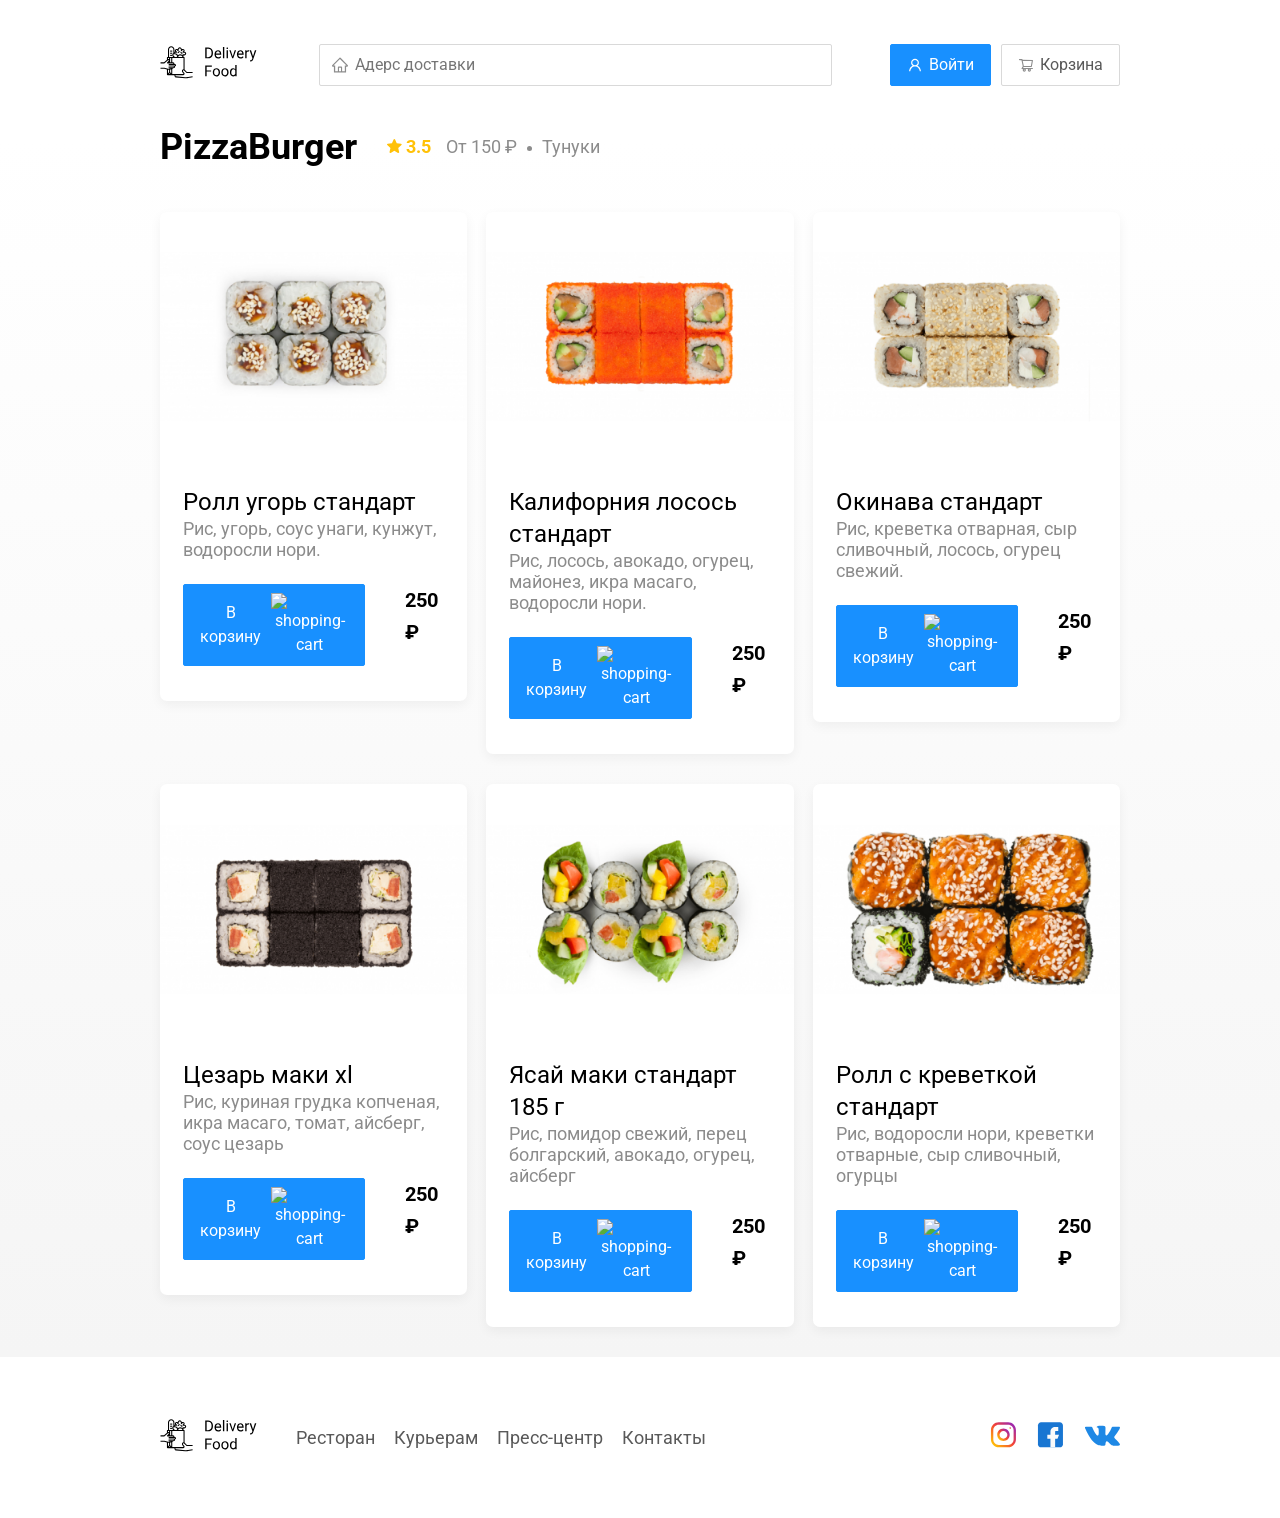
==== restaurant.html @ 91195c6a "Add files via upload" ====
<!DOCTYPE html>
<html lang="ru">
<head>
    <meta charset="UTF-8">
    <meta name="viewport" content="width=device-width, initial-scale=1.0">
    <link rel="stylesheet" href="CSS\normalize.css">
    <link rel="stylesheet" href="CSS\animate.css">
    <link rel="stylesheet" href="/CSS/style.css">
    <title>PizzaBurger</title>
    <link href="https://fonts.googleapis.com/css?family=Roboto:400,700&display=swap&subset=cyrillic" rel="stylesheet">
</head>
<body>
    <div class="container">
        <header class="header">
            <a href="index.html" class="Logo"> 
                <img src="Images/logo.svg" alt="logo">
            </a>
            <input class="input input-address" type="text" placeholder="Адерс доставки">
            <div class="buttons">
                <button class="button button-primary">
                    <img src="Images/user.svg" alt="user" class="button-icon">
                    <span class="button-text">Войти</span>
                    </button>
                <button class="button" id="cart-button">
                    <img src="Images/shopping-cart.svg" alt="" class="button-icon">
                    <span class="button-text">Корзина</span>
                </button>
            </div>
        </header>
    </div>
    <!-- container -->
    <main class="main">
        <div class="container">
            <secrtion class="restaurants">
                <div class="section-heading">
                    <h2 class="section-title">PizzaBurger</h2>
                    <div class="card-info">
                        <div class="rating"><img src="Images/star.svg" alt="rating" class="rating-star"> 3.5</div>
                        <div class="price">От 150 ₽</div>
                        <div class="category">Тунуки</div>
                    </div>
                    <!-- card2-info -->
                </div>
                <div class="cards">
                    <dev class="card wow fadeInUp" data-wow-delay="0.2s">
                        <img src="Images/s1.png" alt="image" class="card-image">
                        <div class="card-text">
                            <div class="card-heading">
                                <h3 class="card-title card-title-reg">Ролл угорь стандарт</h3>
                            </div>
                            <!-- card heading -->
                            <div class="card-info">
                                <div class="ingredients">Рис, угорь, соус унаги, кунжут, водоросли нори.</div>
                            </div>
                            <!-- card1-info -->
                            <div class="card-buttons">
                                <button class="button button-primary">
                                    <span class="button-card-text">В корзину</span>
                                    <img src="images/shopping-cart-white.svg" alt="shopping-cart" class="button-card-image">
                                </button>
                                <strong class="card-price-bold">250 ₽</strong>
                            </div>
                        </div>
                    </dev>
                    <!-- /card -->
                    <div class="card wow fadeInUp" data-wow-delay="0.4s">
                        <img src="Images/s2.png" alt="image" class="card-image">
                        <div class="card-text">
                            <div class="card-heading">
                                <h3 class="card-title card-title-reg">Калифорния лосось стандарт</h3>
                            </div>
                            <!-- card heading -->
                            <div class="card-info">
                                <div class="ingredients">Рис, лосось, авокадо, огурец, майонез, икра масаго, водоросли нори.</div>
                            </div>
                            <!-- card1-info -->
                            <div class="card-buttons">
                                <button class="button button-primary">
                                    <span class="button-card-text">В корзину</span>
                                    <img src="images/shopping-cart-white.svg" alt="shopping-cart" class="button-card-image">
                                </button>
                                <strong class="card-price-bold">250 ₽</strong>
                            </div>
                        </div>
                    </div>
                    <!-- /card -->
                    <div class="card wow fadeInUp" data-wow-delay="0.6s">
                        <img src="Images/s3.png" alt="image" class="card-image">
                        <div class="card-text">
                            <div class="card-heading">
                                <h3 class="card-title card-title-reg">Окинава стандарт</h3>
                            </div>
                            <!-- card heading -->
                            <div class="card-info">
                                <div class="ingredients"> Рис, креветка отварная, сыр сливочный, лосось, огурец свежий.</div>
                            </div>
                            <!-- card1-info -->
                            <div class="card-buttons">
                                <button class="button button-primary">
                                    <span class="button-card-text">В корзину</span>
                                    <img src="images/shopping-cart-white.svg" alt="shopping-cart" class="button-card-image">
                                </button>
                                <strong class="card-price-bold">250 ₽</strong>
                            </div>
                        </div>
                    </div>
                    <!-- /card -->
                    <div class="card wow fadeInUp" data-wow-delay="0.2s">
                        <img src="Images/s4.png" alt="image" class="card-image">
                        <div class="card-text">
                            <div class="card-heading">
                                <h3 class="card-title card-title-reg">Цезарь маки хl</h3>
                            </div>
                            <!-- card heading -->
                            <div class="card-info">
                                <div class="ingredients">Рис, куриная грудка копченая, икра масаго, томат, айсберг, соус цезарь</div>
                            </div>
                            <!-- card1-info -->
                            <div class="card-buttons">
                                <button class="button button-primary">
                                    <span class="button-card-text">В корзину</span>
                                    <img src="images/shopping-cart-white.svg" alt="shopping-cart" class="button-card-image">
                                </button>
                                <strong class="card-price-bold">250 ₽</strong>
                            </div>
                        </div>
                    </div>
                    <!-- /card -->
                    <div class="card wow fadeInUp" data-wow-delay="0.4s">
                        <img src="Images/s5.png" alt="image" class="card-image">
                        <div class="card-text">
                            <div class="card-heading">
                                <h3 class="card-title card-title-reg">Ясай маки стандарт 185 г</h3>
                            </div>
                            <!-- card heading -->
                            <div class="card-info">
                                <div class="ingredients">Рис, помидор свежий, перец болгарский, авокадо, огурец, айсберг</div>
                            </div>
                            <!-- card1-info -->
                            <div class="card-buttons">
                                <button class="button button-primary">
                                    <span class="button-card-text">В корзину</span>
                                    <img src="images/shopping-cart-white.svg" alt="shopping-cart" class="button-card-image">
                                </button>
                                <strong class="card-price-bold">250 ₽</strong>
                            </div>
                        </div>
                    </div>
                    <!-- /card -->
                    <div class="card wow fadeInUp" data-wow-delay="0.6s">
                        <img src="Images/s6.png" alt="image" class="card-image">
                        <div class="card-text">
                            <div class="card-heading">
                                <h3 class="card-title card-title-reg">Ролл с креветкой стандарт</h3>
                            </div>
                            <!-- card heading -->
                            <div class="card-info">
                                <div class="ingredients">Рис, водоросли нори, креветки отварные, сыр сливочный, огурцы</div>
                            </div>
                            <!-- card1-info -->
                            <div class="card-buttons">
                                <button class="button button-primary">
                                    <span class="button-card-text">В корзину</span>
                                    <img src="images/shopping-cart-white.svg" alt="shopping-cart" class="button-card-image">
                                </button>
                                <strong class="card-price-bold">250 ₽</strong>
                            </div>
                        </div>
                    </div>
                    <!-- /card -->
                </div>
                <!-- /cards -->
            </secrtion>
        </div>
    </main>
    <footer class="footer">
        <div class="container">
            <div class="footer-block">
                <a href="index.html" class="Logo"> 
                    <img src="Images/logo.svg" alt="logo">
                </a>
                <nav class="footer-nav">
                    <a href="#" class="footer-link">Ресторан</a>
                    <a href="#" class="footer-link">Курьерам</a>
                    <a href="#" class="footer-link">Пресс-центр</a>
                    <a href="#" class="footer-link">Контакты</a>
                </nav>
                <div class="social-links">
                    <a href="#" class="social-link"><img src="Images\instagram.svg" alt="instagram"></a>
                    <a href="#" class="social-link"><img src="Images\FB.svg" alt="FB"></a>
                    <a href="#" class="social-link"><img src="Images\VK.svg" alt="VK"></a>
                </div>
            </div>
        </div>
    </footer>
    <div class="modal">
        <div class="modal-dialog">
            <div class="modal-header">
                <h3 class="modal-title">Корзина</h3>
                <button class="close">&times;</button>            <!-- спец символ крестик -->
            </div>
            <div class="modal-body">
                <div class="food-row">
                    <span class="food-name">Ролл угорь стандарт</span>
                    <strong class="food-price">250 ₽</strong>
                    <div class="food-counter">
                        <button class="counter-button">-</button>
                        <span class="coutner">1</span>
                        <button class="counter-button">+</button>
                    </div>
                </div>
                <div class="food-row">
                    <span class="food-name">Ролл угорь стандарт</span>
                    <strong class="food-price">250 ₽</strong>
                    <div class="food-counter">
                        <button class="counter-button">-</button>
                        <span class="coutner">1</span>
                        <button class="counter-button">+</button>
                    </div>
                </div>
                <div class="food-row">
                    <span class="food-name">Ролл угорь стандарт</span>
                    <strong class="food-price">250 ₽</strong>
                    <div class="food-counter">
                        <button class="counter-button">-</button>
                        <span class="coutner">1</span>
                        <button class="counter-button">+</button>
                    </div>
                </div>
                <div class="food-row">                      <!-- ctrl+shift+D Дублювання -->
                    <span class="food-name">Ролл угорь стандарт</span>
                    <strong class="food-price">250 ₽</strong>
                    <div class="food-counter">
                        <button class="counter-button">-</button>
                        <span class="coutner">1</span>
                        <button class="counter-button">+</button>
                    </div>
                </div>
                <!-- /.foots-row -->
            </div>
            <div class="modal-footer">
                <span class="modal-pricetag">1200 ₽</span>
                <div class="footer-buttons">
                    <button class="button button-primary">Оформить заказ</button>
                    <button class="button">Отмена</button>
                </div>
            </div>
        </div>
    </div>
    <script src="js/wow.js"></script>
    <script src="js/main.js"></script>
</body>
</html>
---- CSS/style.css ----
* {
    box-sizing: border-box;
}
body {
    font-family: 'Roboto', sans-serif;
    padding-top: 44px;
}
.container{
    max-width: 1200px;
    margin: auto;
}
.header {
    display: flex;
    align-items: center;
    justify-content: space-between;
    margin-bottom: 40px;
}
.input {
    background: #FFFFFF;
    border: 1px solid #D9D9D9;
    border-radius: 2px;
    font-size: 16px;
    line-height: 24px;
    padding: 8px;
    color: #BFBFBF;
    padding-left: 35px;
    background-repeat: no-repeat;
    background-position: left 11px center;
}
.input-address {
    flex: 0.8;  /*80 відсотків від ширини екрану*/
    background-image: url(../Images/home.svg);
}
.input-search {
    background-image: url(../Images/search.svg);
    width: 300px;
    margin-left: auto;
}
.buttons {
    display: flex;
    align-items: center;
}
.button {
    /* кнопки рядом */
    display: flex;
    align-items: center;
    /* одна под одной */
    padding: 8px 16px;
    background: #FFFFFF;
    border: 1px solid #D9D9D9;
    box-sizing: border-box;
    box-shadow: 0px 0px 2px rgba(0, 0, 0, 0.0015);
    border-radius: 2px;
    color: #595959;
    font-size: 16px;
    line-height: 24px;
}
.button-primary {
    background: #1890FF;
    border: 1px solid #1890FF;
    color: #fff;
    margin-right: 10px;
}
.button-card-text {
    margin-right: 10px;
}
.button-icon {
    margin-right: 6px;
    vertical-align: middle;
}
.promo {
    box-shadow: 0px 7px 12px rgba(158, 158, 163, 0.1);
    background:#FFF1B8 url(../Images/promo-image.png) no-repeat top -152px right -159px / 542px;
    border-radius: 10px;
    padding: 68px 70px;
    margin-bottom: 56px;
}
.promo-text {
    max-width: 538px;
}
.section-heading {
    display: flex;
    align-items: center;
    margin-bottom: 44px;
}
.section-title {
    font-style: normal;
    font-weight: bold;
    font-size: 36px;
    line-height: 42px;
    margin: 0;
    color: #000000;
    margin-right: 30px;
}
.cards {
    display: flex;
    align-items: flex-start;
    flex-wrap: wrap;
    justify-content: space-between;
}
.card {
    background: #FFFFFF;
    box-shadow: 0px 4px 12px rgba(0, 0, 0, 0.05);
    border-radius: 7px;
    overflow: hidden;
    margin-bottom: 30px;
    flex-basis: 32%; /*малюноки по 30 відсотків займають*/
    text-decoration: none;
}
.card-image {
    width: 384px;
    height: 250px;
    object-fit: cover; /*обрізати під розмір якщо малюнок більший*/
}
.card-text {
    padding: 20px 23px 35px 23px;
}
.card-heading {
    display: flex;
    align-items: center;
    justify-content: space-between;
}
.card-title {
    margin: 0;
    font-style: normal;
    font-weight: bold;
    font-size: 24px;
    line-height: 32px;
}
.card-title-reg {
    font-weight: 400;
}
.card-tag {
    font-style: normal;
    font-weight: normal;
    font-size: 12px;
    line-height: 20px;
    color: #FFFFFF;
    background: #262626;
    border-radius: 2px;
    padding: 1px 8px;
}
.card-info  {
    display: flex;
    align-items: center;
    flex-wrap: wrap;
}
.card-buttons {
    display: flex;
    list-style: center;
    margin-top: 24px;
}
.card-price-bold {
    font-weight: bold;
    font-size: 20px;
    line-height: 32px;
    margin-left: 30px;
}
.rating {
    margin-right: 26px;
    color: #FFC107;
    font-style: normal;
    font-weight: bold;
    font-size: 18px;
    line-height: 32px;
}
.price, 
.category {
    font-size: 18px;
    line-height: 32px;
    color: #8C8C8C;
}
.price {
    margin-right: 10px;
}
.ingredients {
    font-size: 18px;
    line-height: 21px;
    color: #8C8C8C;
}
.category {                     /*обрізання переповненого тексту*/
    text-overflow: ellipsis;
    overflow: hidden;
    white-space: nowrap;
    min-width: 150px;
}
.price:after {
    content: "";
    width: 5px;
    height: 5px;
    background-color: #8C8C8C;
    display: inline-block;
    vertical-align: middle;
    border-radius: 50%;
    margin-left: 10px;
}
.main {
    background: linear-gradient(180deg, rgba(245, 245, 245, 0) 1.04%, #F5F5F5 100%);
}
.footer {
    padding: 60px 0;
}
.footer-block {
    display: flex;
    align-items: center;
    justify-content: space-between;
}
.footer-nav {
    margin-left: 35px;
    margin-right: auto;
}
.footer-link {
    display: inline-block;
    color: #595959;
    text-decoration: none;
    font-weight: normal;
    font-size: 18px;
    line-height: 21px;
}
.footer-link:not(:last-child) {
    margin-right: 15px;
}
.social-links {
    display: flex;
    align-items: center;
}
.social-link:not(:last-child) {
    margin-right: 21px;
}
.modal {

    position: fixed;
    left: 0;
    top: 0;
    width: 100%;
    height: 100%;
    background: rgba(0, 0, 0, 0.4);
    display: none;
}
.is-open {
    display: flex;
}
.modal-dialog {
    max-width: 780px;
    width: 95%;
    background: #FFFFFF;
    border-radius: 5px;
    margin: auto;
    padding: 40px 45px;
}
.modal-header {
    display: flex;
    align-items: center;
    justify-content: space-between;
    margin-bottom: 45px;
}
.close {
    font-size: 36px;
    border: none;
    background-color: transparent;
}
.modal-body {
    margin-bottom: 52px;
}
.food-row {
    display: flex;
    align-items: flex-start;
    justify-content: space-between;
    padding-bottom: 10px;
    border-bottom: 1px solid #D9D9D9;
    margin-bottom: 10px;
}
.food-name {
    font-weight: normal;
    font-size: 18px;
    line-height: 32px;
}
.food-price {
    margin-left: auto;
    margin-right: 47px;
    font-weight: bold;
    font-size: 20px;
    line-height: 32px;
}
.modal-title {
    margin: 0;
    font-style: normal;
    font-weight: bold;
    font-size: 36px;
    line-height: 42px;
}
.food-counter {
    display: flex;
    align-items: center;
}
.counter-button {
    display: flex;
    align-items: center;
    justify-content: center;
    width: 39px;
    height: 32px;
    background: #FFFFFF;
    border: 1px solid #40A9FF;
    box-sizing: border-box;
    border-radius: 2px;
    font-weight: normal;
    font-size: 14px;
    line-height: 22px;
    color: #40A9FF;
}
.coutner {
    font-size: 16px;
    line-height: 24px;
    margin-left: 10px;
    margin-right: 10px;
}
.modal-footer {
    display: flex;
    align-items: center;
    justify-content: space-between;
}
.footer-buttons {
    display: flex;
    align-items: center;
}
.modal-pricetag {
    background: #262626;
    border-radius: 5px;
    color: #FFFFFF;
    padding: 15px 20px;
    font-weight: bold;
    font-size: 20px;
    line-height: 23px;
}
@media (max-width: 1366px) {
    .container {
        max-width: 960px;
    }
    .promo {
        background-position: center right -190px;
        border-style: 750px;
    }
    .rating {
        margin-right: 15px;
    }
    .category, 
    .price {
        font-style: 14px;
    }
    .card-image {
        width: 100%;
        object-fit: scale-down;
    }
}
@media (max-width: 992px){
    .container {
        max-width: 750px;
    }
    .promo {
        padding: 50px;
        border-style: 400px;
        background-size: 400px;
        background-position: center right -200px;
    }
    .promo-text {
        font-size: 18px;
        max-width: 400px;
    }
    .card {
        flex-basis: 49%; /*пів екрану*/
    }
    .footer-link {
        font-style: 16px;
    }
}
@media (max-width: 768px){
    .container {
        max-width: 560px;
    }
    .card-info {
        font-weight: wrap;
    }
    .card .rating {         /*Тільки в середині картки*/
        flex-basis: 100%;
    }
    .card-title {
        font-size: 18px;
    }
    .promo {
        background-size: 400px;
        background-position: bottom -70px right -244px;
    }
    .promo-title {
        font-size: 24px;
        line-height: 1.4;
    }
    .promo-text {
        margin-top: 0;
    }
}
@media (max-width: 578px) {
    .container {
        width: 90%;
    }
    .header {
        flex-wrap: wrap;
    }
    .input-address {
        margin-top: 15px;
        order: 5;
        flex: 1;
    }
    .promo {
        background-image: none;
    }
    .promo-title {
        margin-bottom: 10px;
    }
    .section-title {
        font-size: 20px;
    }
    .card {
        flex-basis: 100%;
    }
    .card-image {
        width: 100%;
    }
    .footer {
        padding: 30px 0;
    }
    .footer-block {
        align-items: flex-start; /*вирівнювання по верхівці*/
    }
    .footer-nav {
        margin-left: 0;
        margin-right: 0;
        order: 0;
        display: flex;
        flex-direction: column; /*вирівнювання в стовпчик*/
    }
    .footer-logo {
        margin-right: 15px;
        order: 1;
    }
    .social-links {
        order: 2;
    }
}
@media (max-width: 480px) {
    .button-text {
        display: none;
    }
    .button-icon {
        margin: 0;
    }
    .button {
        min-height: 40px;
    }
    .promo {
        padding: 20px;
    }
    .section-heading {
        flex-wrap: wrap;
    }
    .footer-block {
        flex-wrap: wrap;
        font-display: column;
    }
    .footer-logo {
        order: 0;
        margin-bottom: 20px;
    }
    .footer-nav {
        margin-bottom: 20px;
        text-align: center;
    }
    footer-link:not(:last-child) {
        margin-right: 0;
    }
}
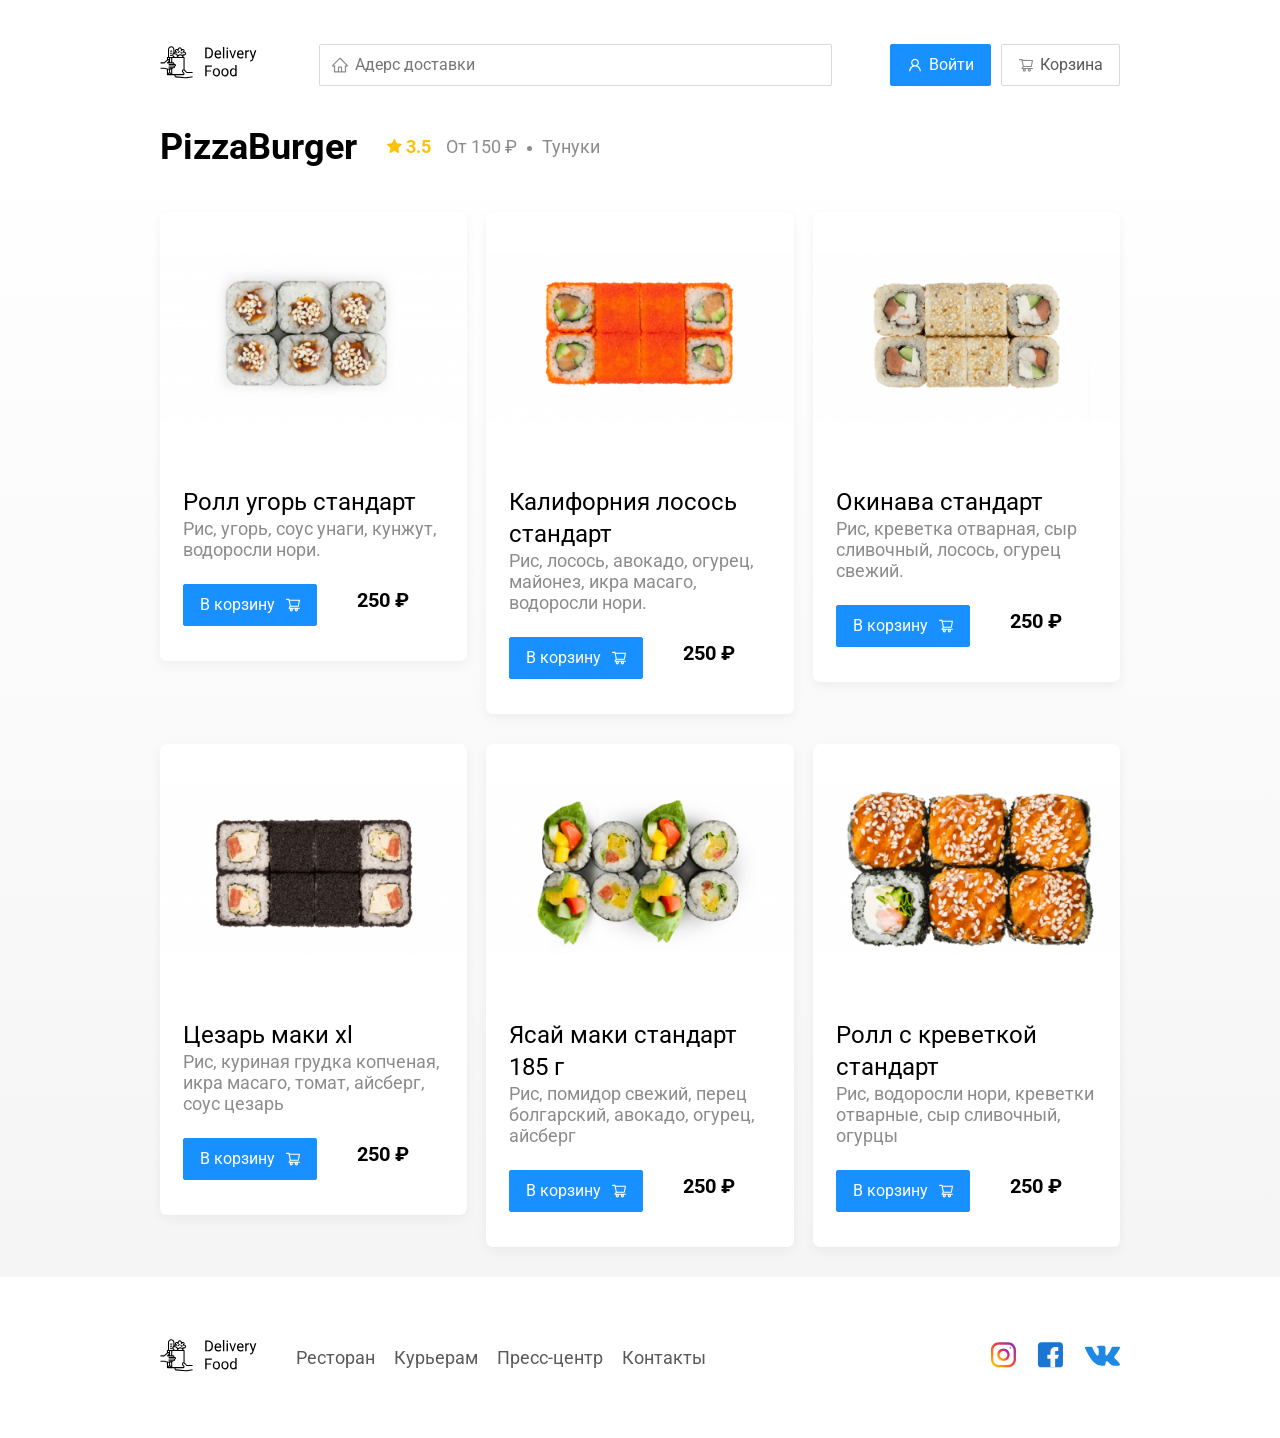
==== commit 547142eb: "Add files via upload" ====
--- a/restaurant.html
+++ b/restaurant.html
@@ -3,9 +3,9 @@
 <head>
     <meta charset="UTF-8">
     <meta name="viewport" content="width=device-width, initial-scale=1.0">
-    <link rel="stylesheet" href="CSS\normalize.css">
-    <link rel="stylesheet" href="CSS\animate.css">
-    <link rel="stylesheet" href="/CSS/style.css">
+    <link rel="stylesheet" href="CSS/normalize.css">
+    <link rel="stylesheet" href="CSS/animate.css">
+    <link rel="stylesheet" href="CSS/style.css">
     <title>PizzaBurger</title>
     <link href="https://fonts.googleapis.com/css?family=Roboto:400,700&display=swap&subset=cyrillic" rel="stylesheet">
 </head>
@@ -56,7 +56,7 @@
                             <div class="card-buttons">
                                 <button class="button button-primary">
                                     <span class="button-card-text">В корзину</span>
-                                    <img src="images/shopping-cart-white.svg" alt="shopping-cart" class="button-card-image">
+                                    <img src="Images/shopping-cart-white.svg" alt="shopping-cart" class="button-card-image">
                                 </button>
                                 <strong class="card-price-bold">250 ₽</strong>
                             </div>
@@ -77,7 +77,7 @@
                             <div class="card-buttons">
                                 <button class="button button-primary">
                                     <span class="button-card-text">В корзину</span>
-                                    <img src="images/shopping-cart-white.svg" alt="shopping-cart" class="button-card-image">
+                                    <img src="Images/shopping-cart-white.svg" alt="shopping-cart" class="button-card-image">
                                 </button>
                                 <strong class="card-price-bold">250 ₽</strong>
                             </div>
@@ -98,7 +98,7 @@
                             <div class="card-buttons">
                                 <button class="button button-primary">
                                     <span class="button-card-text">В корзину</span>
-                                    <img src="images/shopping-cart-white.svg" alt="shopping-cart" class="button-card-image">
+                                    <img src="Images/shopping-cart-white.svg" alt="shopping-cart" class="button-card-image">
                                 </button>
                                 <strong class="card-price-bold">250 ₽</strong>
                             </div>
@@ -119,7 +119,7 @@
                             <div class="card-buttons">
                                 <button class="button button-primary">
                                     <span class="button-card-text">В корзину</span>
-                                    <img src="images/shopping-cart-white.svg" alt="shopping-cart" class="button-card-image">
+                                    <img src="Images/shopping-cart-white.svg" alt="shopping-cart" class="button-card-image">
                                 </button>
                                 <strong class="card-price-bold">250 ₽</strong>
                             </div>
@@ -140,7 +140,7 @@
                             <div class="card-buttons">
                                 <button class="button button-primary">
                                     <span class="button-card-text">В корзину</span>
-                                    <img src="images/shopping-cart-white.svg" alt="shopping-cart" class="button-card-image">
+                                    <img src="Images/shopping-cart-white.svg" alt="shopping-cart" class="button-card-image">
                                 </button>
                                 <strong class="card-price-bold">250 ₽</strong>
                             </div>
@@ -161,7 +161,7 @@
                             <div class="card-buttons">
                                 <button class="button button-primary">
                                     <span class="button-card-text">В корзину</span>
-                                    <img src="images/shopping-cart-white.svg" alt="shopping-cart" class="button-card-image">
+                                    <img src="Images/shopping-cart-white.svg" alt="shopping-cart" class="button-card-image">
                                 </button>
                                 <strong class="card-price-bold">250 ₽</strong>
                             </div>
